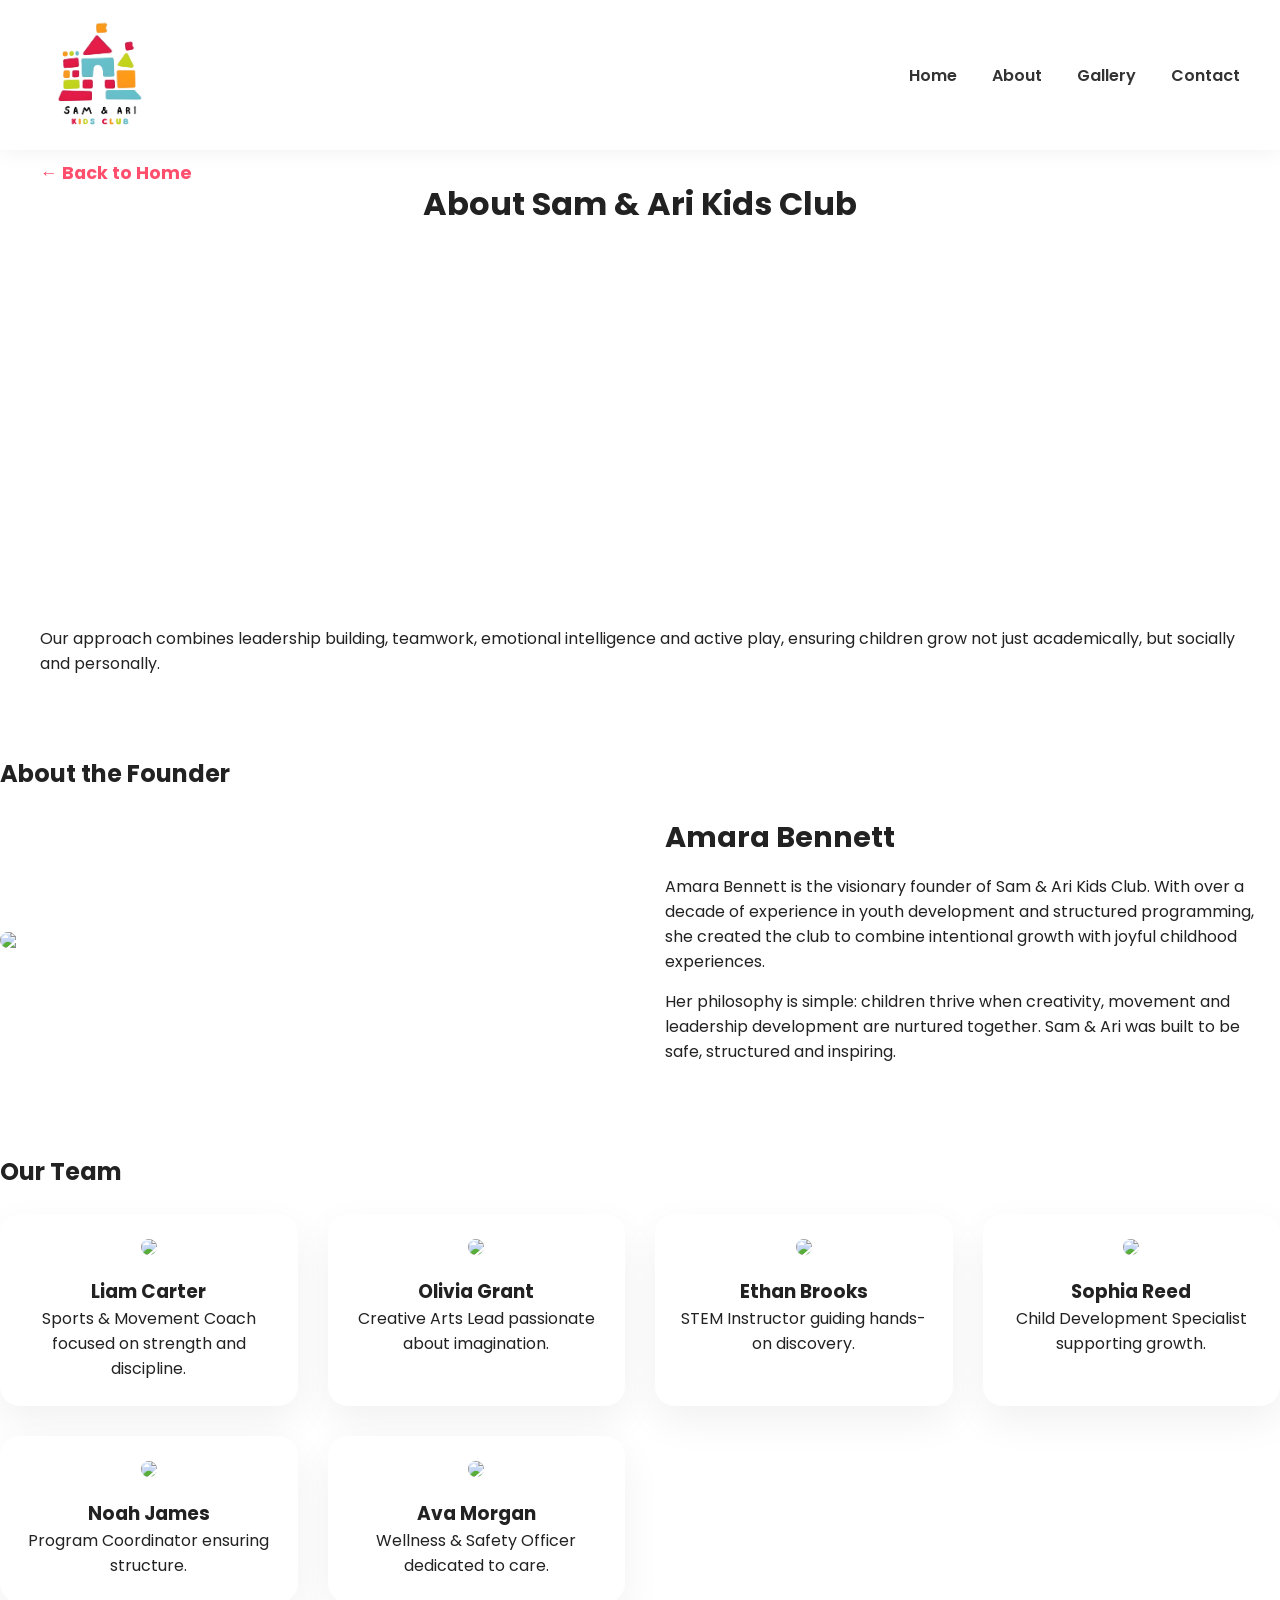
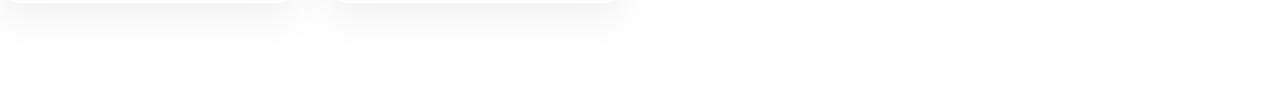
==== about.html @ 0c4bd5a0 "Update about.html" ====
<!DOCTYPE html>
<html lang="en">
<head>
<meta charset="UTF-8">
<meta name="viewport" content="width=device-width, initial-scale=1.0">
<title>About | Sam & Ari Kids Club</title>

<link href="https://fonts.googleapis.com/css2?family=Poppins:wght@400;600;700;800&display=swap" rel="stylesheet">
<link rel="stylesheet" href="styles.css">

<style>

/* Page spacing under fixed nav */
.page-content{
margin-top:180px;
padding:0 40px 80px 40px;
}

@media(max-width:900px){
.page-content{
margin-top:140px;
padding:0 20px 60px 20px;
}
}

/* Back Arrow */
.back-arrow{
position:absolute;
top:160px;
left:40px;
z-index:20;
}

.back-arrow a{
text-decoration:none;
font-weight:700;
color:#ff4f6d;
font-size:1.1rem;
}

@media(max-width:900px){
.back-arrow{
top:120px;
left:20px;
}
}

/* Sections */
.section{
margin-bottom:90px;
}

.section h2{
margin-bottom:25px;
}

/* Founder Layout */
.founder{
display:grid;
grid-template-columns:1fr 1fr;
gap:50px;
align-items:center;
}

.founder img{
width:100%;
border-radius:20px;
}

@media(max-width:900px){
.founder{
grid-template-columns:1fr;
}
}

/* Team Grid */
.team{
display:grid;
grid-template-columns:repeat(auto-fit,minmax(250px,1fr));
gap:30px;
}

.team-card{
background:white;
padding:25px;
border-radius:20px;
box-shadow:0 15px 40px rgba(0,0,0,0.06);
text-align:center;
}

.team-card img{
width:100%;
border-radius:15px;
margin-bottom:15px;
}

</style>
</head>

<body>

<!-- NAV -->
<nav>
<img src="logo.png" alt="Sam & Ari Logo">
<div class="menu-toggle" onclick="toggleMenu()">☰</div>
<ul id="menu">
<li><a href="index.html">Home</a></li>
<li><a href="about.html">About</a></li>
<li><a href="gallery.html">Gallery</a></li>
<li><a href="contact.html">Contact</a></li>
</ul>
</nav>

<!-- Back Arrow -->
<div class="back-arrow">
<a href="index.html">← Back to Home</a>
</div>

<div class="page-content">

<h1 style="text-align:center;margin-bottom:60px;">About Sam & Ari Kids Club</h1>

<section class="reveal">

<img src="https://images.unsplash.com/photo-1620714223084-8fcacc6dfd8d"
style="width:100%;border-radius:20px;margin-bottom:30px;">

<h2>About Sam & Ari Kids Club</h2>

<p class="center-text">
Sam & Ari Kids Club blends structured growth with joyful experiences,
nurturing confident, creative and socially intelligent children.
Through immersive programs, movement activities and guided play,
we help children grow into curious leaders who enjoy learning.
</p>

</section>

<p style="margin-top:20px;">
Our approach combines leadership building, teamwork, emotional intelligence and active play,
ensuring children grow not just academically, but socially and personally.
</p>
</div>

<div class="section">
<h2>About the Founder</h2>

<div class="founder">
<img src="https://picsum.photos/600?random=31">

<div>
<h3 style="font-size:1.8rem;margin-bottom:15px;">Amara Bennett</h3>
<p>
Amara Bennett is the visionary founder of Sam & Ari Kids Club.
With over a decade of experience in youth development and structured programming,
she created the club to combine intentional growth with joyful childhood experiences.
</p>

<p style="margin-top:15px;">
Her philosophy is simple: children thrive when creativity,
movement and leadership development are nurtured together.
Sam & Ari was built to be safe, structured and inspiring.
</p>
</div>
</div>
</div>

<div class="section">
<h2>Our Team</h2>

<div class="team">

<div class="team-card">
<img src="https://picsum.photos/300?random=41">
<h3>Liam Carter</h3>
<p>Sports & Movement Coach focused on strength and discipline.</p>
</div>

<div class="team-card">
<img src="https://picsum.photos/300?random=42">
<h3>Olivia Grant</h3>
<p>Creative Arts Lead passionate about imagination.</p>
</div>

<div class="team-card">
<img src="https://picsum.photos/300?random=43">
<h3>Ethan Brooks</h3>
<p>STEM Instructor guiding hands-on discovery.</p>
</div>

<div class="team-card">
<img src="https://picsum.photos/300?random=44">
<h3>Sophia Reed</h3>
<p>Child Development Specialist supporting growth.</p>
</div>

<div class="team-card">
<img src="https://picsum.photos/300?random=45">
<h3>Noah James</h3>
<p>Program Coordinator ensuring structure.</p>
</div>

<div class="team-card">
<img src="https://picsum.photos/300?random=46">
<h3>Ava Morgan</h3>
<p>Wellness & Safety Officer dedicated to care.</p>
</div>

</div>
</div>

</div>

<script>
function toggleMenu(){
document.getElementById("menu").classList.toggle("active");
}
</script>

</body>
</html>
---- styles.css ----
/* ================= GLOBAL ================= */
*{box-sizing:border-box;margin:0;padding:0;}

body{
font-family:'Poppins', sans-serif;
background:#ffffff;
color:#222;
overflow-x:hidden;
}

/* ================= NAVIGATION ================= */

nav{
position:fixed;
top:0;
left:0;
width:100%;
height:150px;
background:white;
display:flex;
align-items:center;
justify-content:space-between;
padding:0 40px;
box-shadow:0 3px 20px rgba(0,0,0,0.05);
z-index:10000;
animation:slideDown 0.8s ease forwards;
}

nav img{
height:120px;
}

nav ul{
list-style:none;
display:flex;
gap:35px;
align-items:center;
}

nav ul li a{
text-decoration:none;
color:#333;
font-weight:600;
}

.menu-toggle{
display:none;
font-size:32px;
cursor:pointer;
}

@keyframes slideDown{
from{transform:translateY(-100%);}
to{transform:translateY(0);}
}

/* MOBILE NAV */

@media(max-width:900px){
nav{height:100px;padding:0 20px;}
nav img{height:80px;}

nav ul{
display:none;
flex-direction:column;
position:absolute;
top:100px;
right:0;
background:white;
width:220px;
padding:20px;
box-shadow:0 10px 30px rgba(0,0,0,0.15);
}

nav ul.active{display:flex;}
.menu-toggle{display:block;}
}

/* ================= FLOATING SHAPES ================= */

.floating-shape{
position:fixed;
border-radius:50%;
opacity:0.18;
pointer-events:none;
z-index:0;
animation:floatMove 12s infinite ease-in-out;
}

@keyframes floatMove{
0%{transform:translateY(0);}
50%{transform:translateY(-40px);}
100%{transform:translateY(0);}
}

.shape1{width:300px;height:300px;background:#ff4f6d;top:220px;left:-150px;}
.shape2{width:380px;height:380px;background:#4cc9f0;bottom:150px;right:-200px;}
.shape3{width:200px;height:200px;background:#a5e22d;top:900px;right:120px;}
.shape4{width:150px;height:150px;background:#ff9f1c;top:1500px;left:160px;}

@media(max-width:600px){
.shape1{width:150px;height:150px;}
.shape2{width:180px;height:180px;}
.shape3{width:120px;height:120px;}
.shape4{width:90px;height:90px;}
}

/* ================= SECTIONS ================= */

section{
padding:90px 60px;
position:relative;
z-index:2;
}

@media(max-width:600px){
section{padding:60px 25px;}
}

/* ================= PROGRAM CARDS ================= */

.cards{
display:grid;
grid-template-columns:repeat(auto-fit,minmax(280px,1fr));
gap:30px;
margin-top:40px;
}

.card{
background:white;
padding:35px;
border-radius:25px;
box-shadow:0 20px 50px rgba(0,0,0,0.06);
transition:all 0.3s ease;
}

.card:hover{
transform:translateY(-12px);
box-shadow:0 30px 70px rgba(0,0,0,0.12);
}

.card h3{
margin-bottom:12px;
font-size:1.4rem;
}

.card p{
line-height:1.6;
color:#555;
}

/* FOOTER */
.main-footer{
background:#4cc9f0;
color:white;
padding:70px 40px 30px 40px;
margin-top:100px;
}

.footer-grid{
display:grid;
grid-template-columns:repeat(auto-fit,minmax(250px,1fr));
gap:40px;
margin-bottom:40px;
}

.footer-column h3{
margin-bottom:20px;
}

.footer-column p{
margin-bottom:10px;
}

.footer-column a{
color:white;
text-decoration:none;
font-weight:600;
}

.footer-link{
display:inline-block;
margin-top:10px;
}

.newsletter-form{
margin-top:15px;
}

.newsletter-form input{
width:100%;
padding:12px;
border:none;
border-radius:20px;
margin-bottom:10px;
font-family:'Poppins',sans-serif;
}

.newsletter-form button{
padding:10px 25px;
background:#ff4f6d;
color:white;
border:none;
border-radius:30px;
font-weight:600;
cursor:pointer;
}

.footer-bottom{
text-align:center;
font-size:0.9rem;
opacity:0.8;
}

/* SCROLL REVEAL ANIMATION */

.reveal{
opacity:0;
transform:translateY(60px);
transition:all 0.8s ease;
}

.reveal.active{
opacity:1;
transform:translateY(0);
}
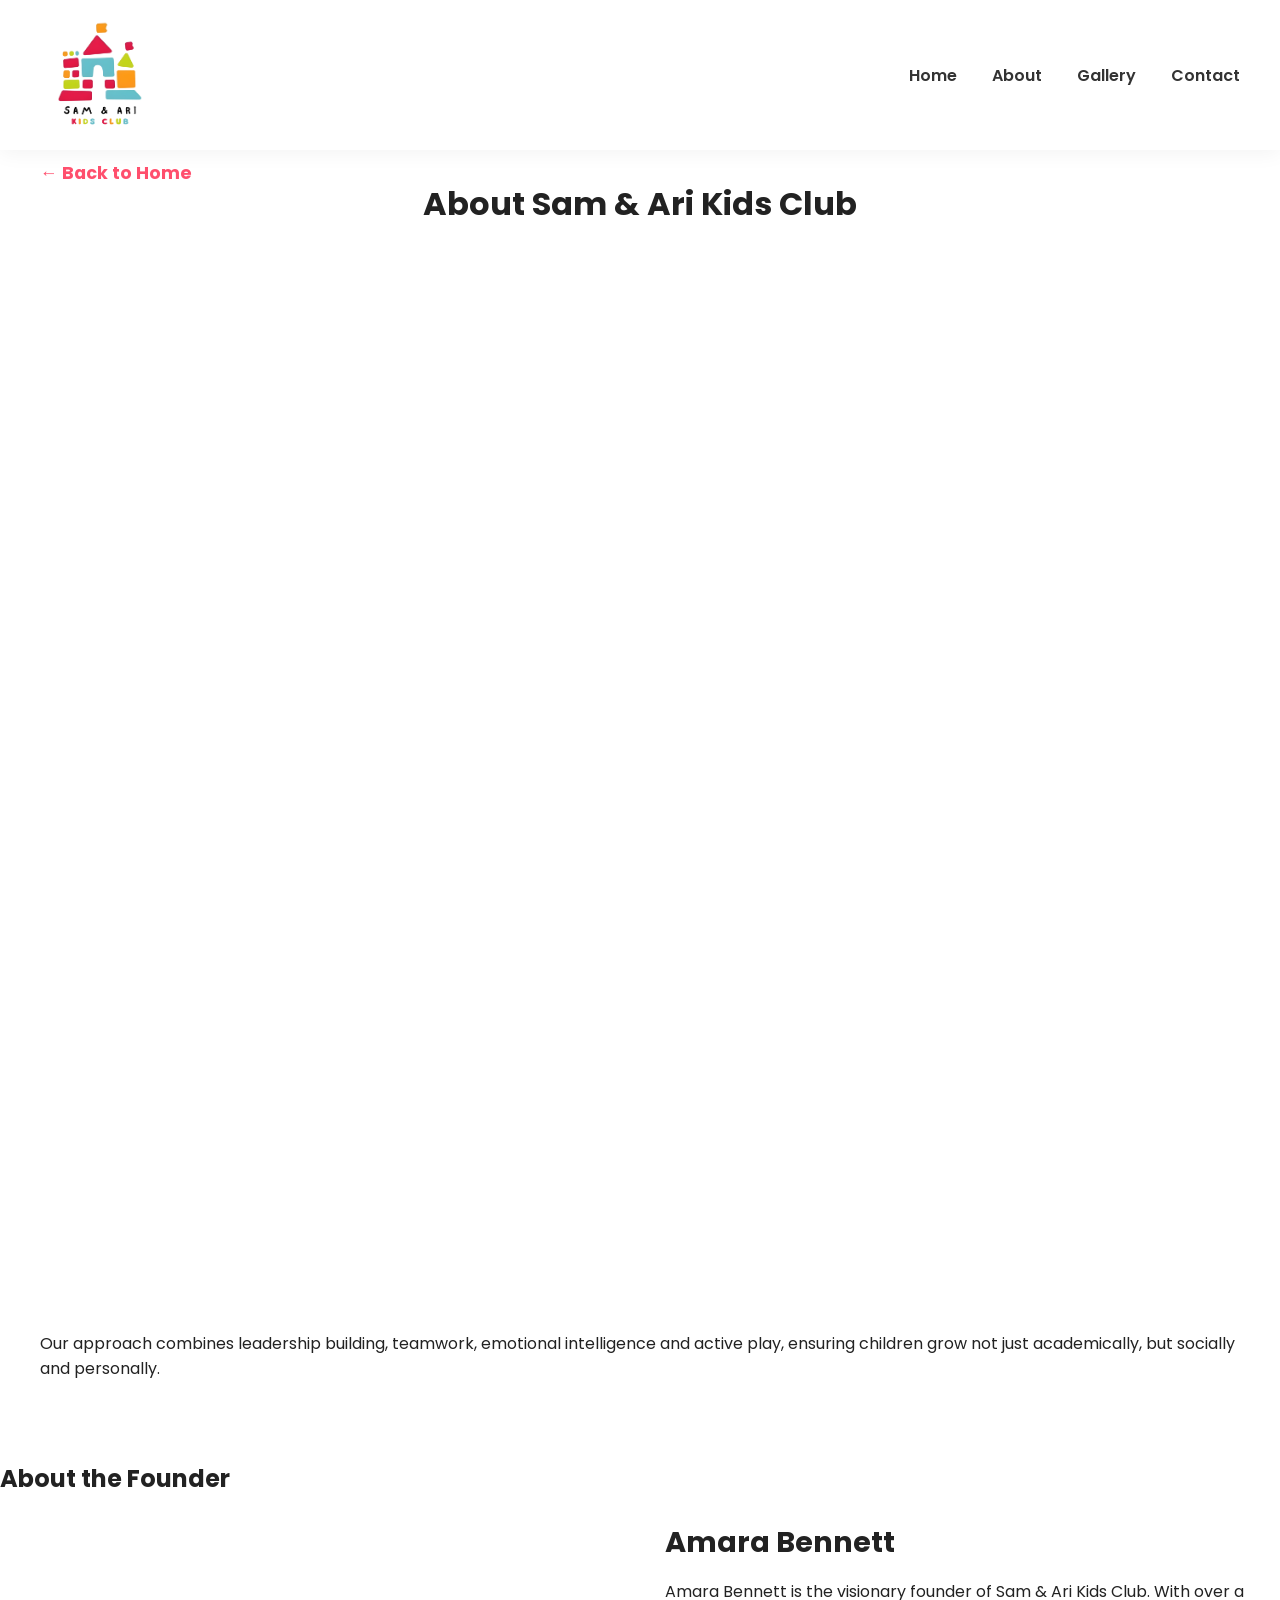
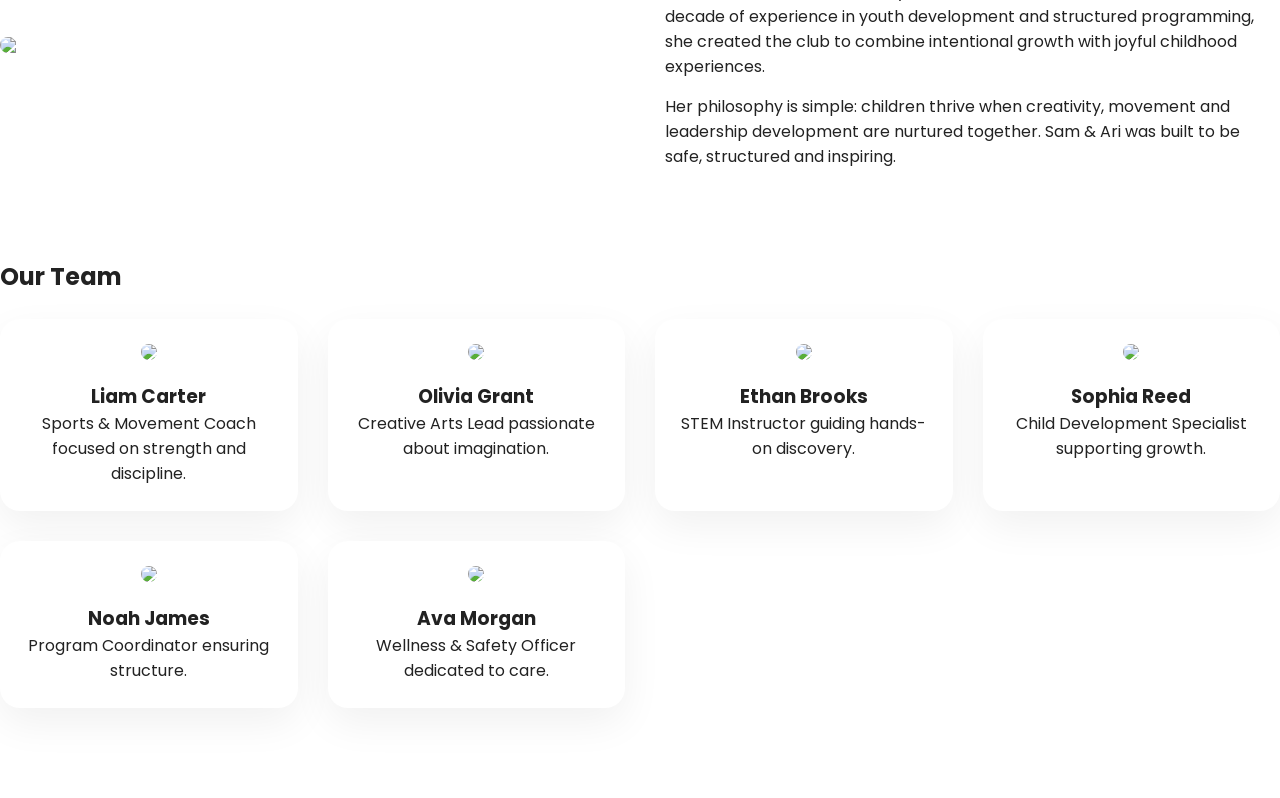
==== commit 6406d73f: "Update about.html" ====
--- a/about.html
+++ b/about.html
@@ -122,7 +122,7 @@
 
 <section class="reveal">
 
-<img src="https://images.unsplash.com/photo-1620714223084-8fcacc6dfd8d"
+<img src="about-club.jpg" 
 style="width:100%;border-radius:20px;margin-bottom:30px;">
 
 <h2>About Sam & Ari Kids Club</h2>
--- a/styles.css
+++ b/styles.css
@@ -224,3 +224,13 @@
 opacity:1;
 transform:translateY(0);
 }
+
+/* Cursor improvement */
+
+body{
+cursor:default;
+}
+
+a, button{
+cursor:pointer;
+}
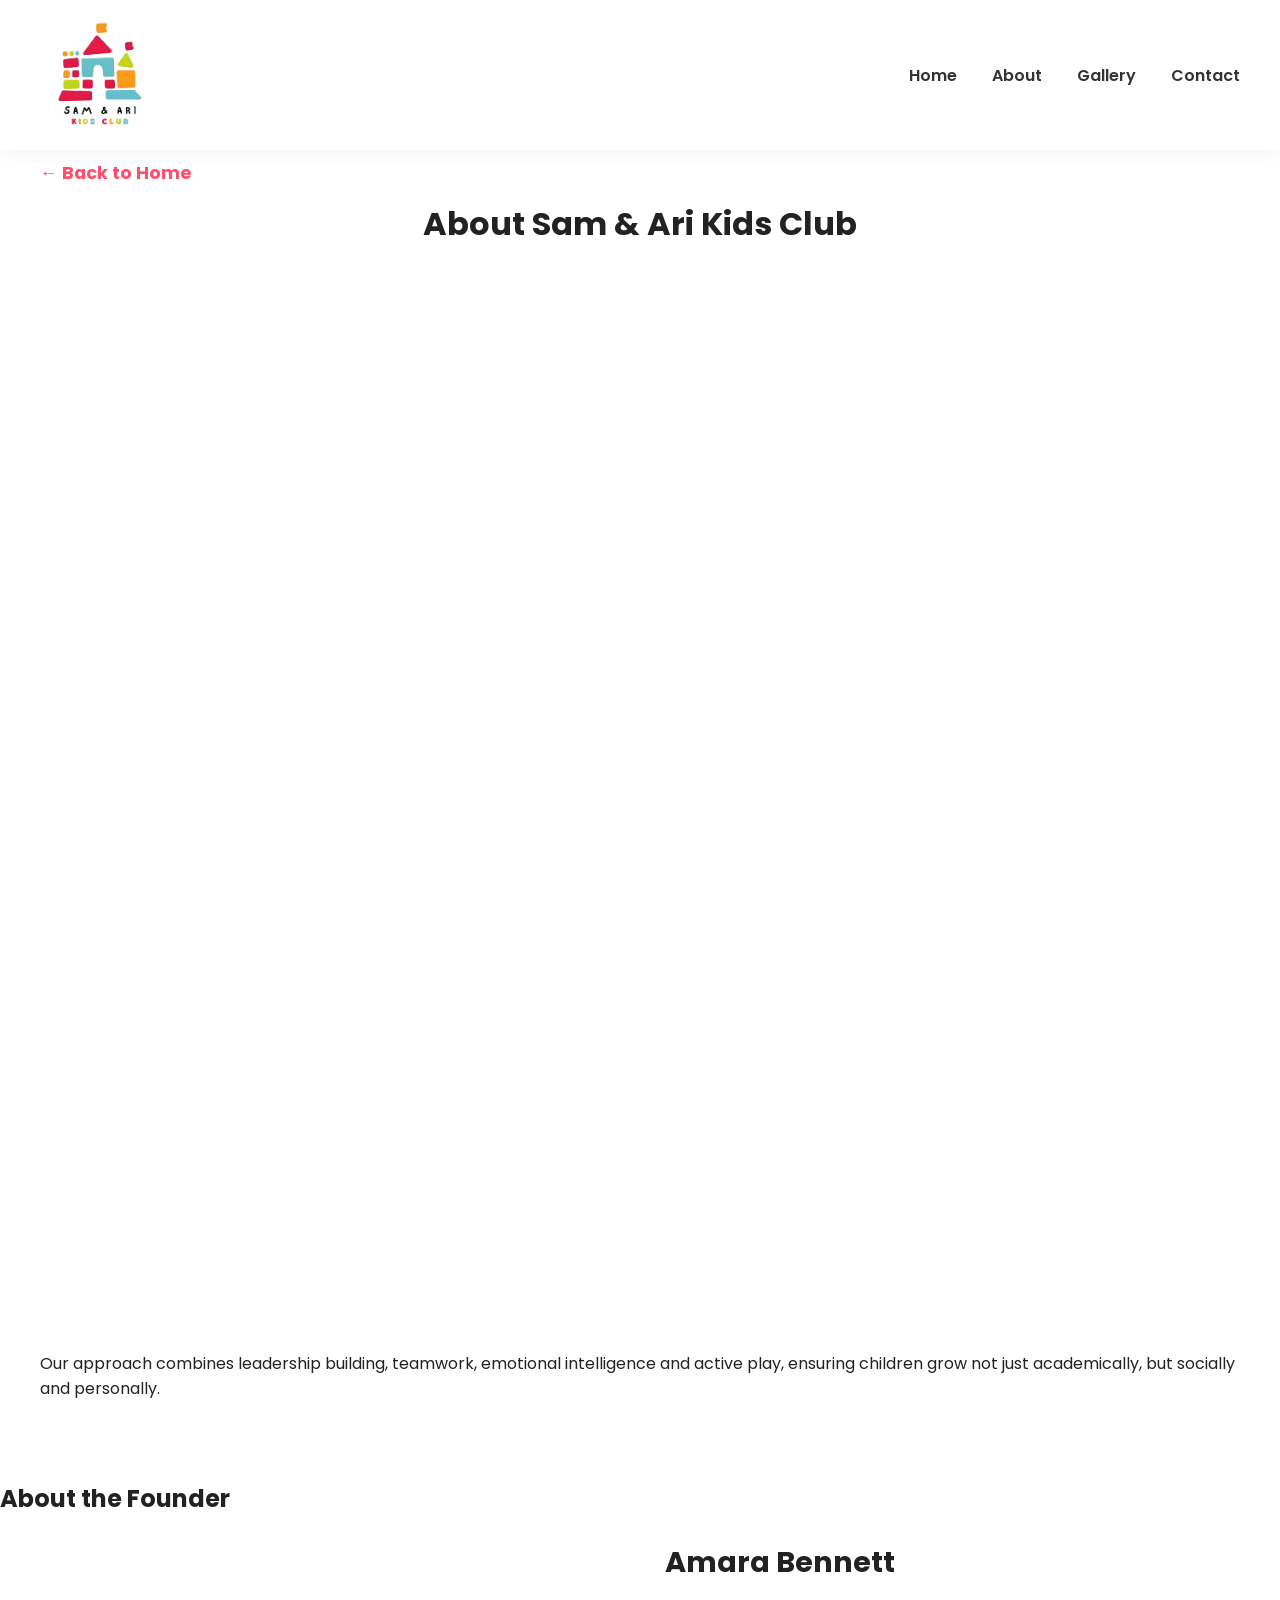
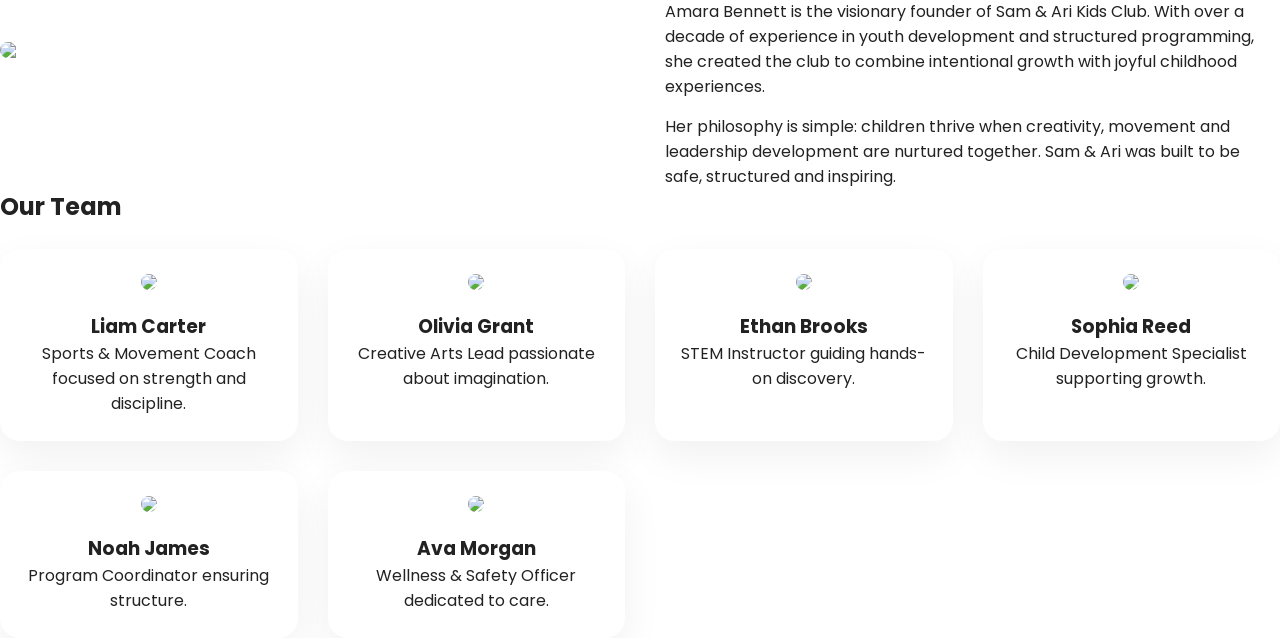
==== commit 5ee49424: "Update about.html" ====
--- a/about.html
+++ b/about.html
@@ -12,7 +12,7 @@
 
 /* Page spacing under fixed nav */
 .page-content{
-margin-top:180px;
+margin-top:200px;
 padding:0 40px 80px 40px;
 }
 
@@ -46,8 +46,12 @@
 }
 
 /* Sections */
-.section{
-margin-bottom:90px;
+.section img{
+width:100%;
+max-height:500px;
+object-fit:cover;
+border-radius:20px;
+margin-bottom:30px;
 }
 
 .section h2{
@@ -136,7 +140,7 @@
 
 </section>
 
-<p style="margin-top:20px;">
+<p class="center-text" style="margin-top:20px;">
 Our approach combines leadership building, teamwork, emotional intelligence and active play,
 ensuring children grow not just academically, but socially and personally.
 </p>
@@ -207,7 +211,6 @@
 </div>
 
 </div>
-</div>
 
 </div>
 
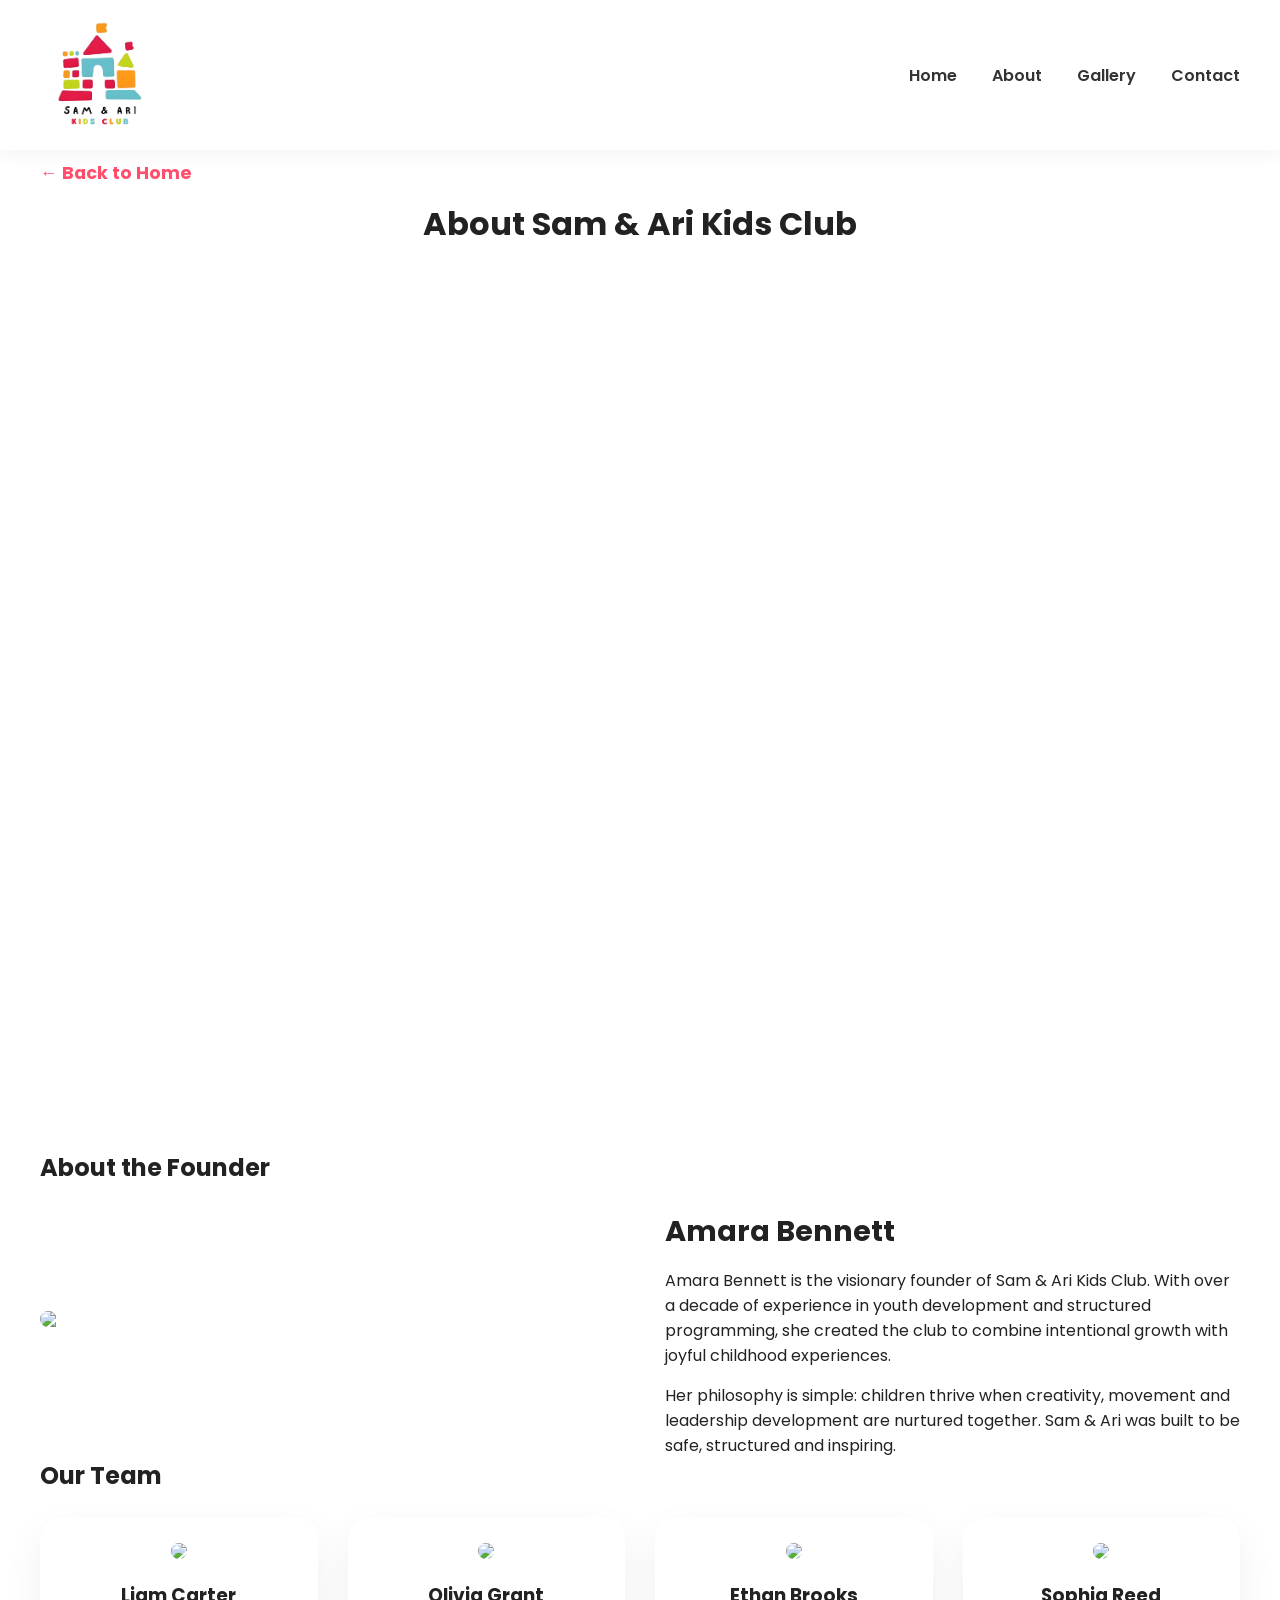
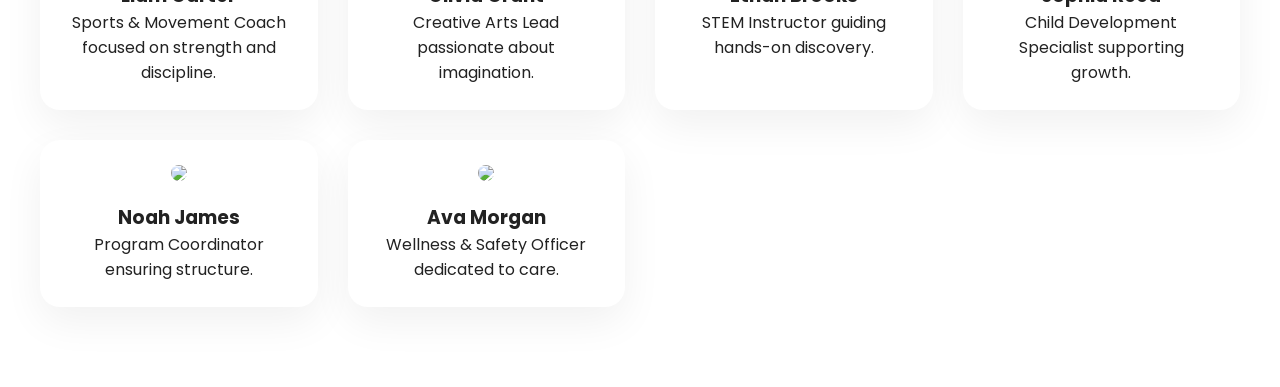
==== commit cd830fa8: "Update about.html" ====
--- a/about.html
+++ b/about.html
@@ -48,7 +48,7 @@
 /* Sections */
 .section img{
 width:100%;
-max-height:500px;
+max-height:450px;
 object-fit:cover;
 border-radius:20px;
 margin-bottom:30px;
@@ -124,12 +124,12 @@
 
 <h1 style="text-align:center;margin-bottom:60px;">About Sam & Ari Kids Club</h1>
 
-<section class="reveal">
-
-<img src="about-club.jpg" 
-style="width:100%;border-radius:20px;margin-bottom:30px;">
-
-<h2>About Sam & Ari Kids Club</h2>
+<section class="section reveal">
+
+<img src="about-club.jpg"
+style="width:100%;max-height:450px;object-fit:cover;border-radius:20px;margin-bottom:30px;">
+
+<h2 style="text-align:center;margin-bottom:20px;">About Sam & Ari Kids Club</h2>
 
 <p class="center-text">
 Sam & Ari Kids Club blends structured growth with joyful experiences,
@@ -138,13 +138,13 @@
 we help children grow into curious leaders who enjoy learning.
 </p>
 
+<p class="center-text" style="margin-top:20px;">
+Our approach combines leadership building, teamwork, emotional intelligence
+and active play, ensuring children grow not just academically,
+but socially and personally.
+</p>
+
 </section>
-
-<p class="center-text" style="margin-top:20px;">
-Our approach combines leadership building, teamwork, emotional intelligence and active play,
-ensuring children grow not just academically, but socially and personally.
-</p>
-</div>
 
 <div class="section">
 <h2>About the Founder</h2>
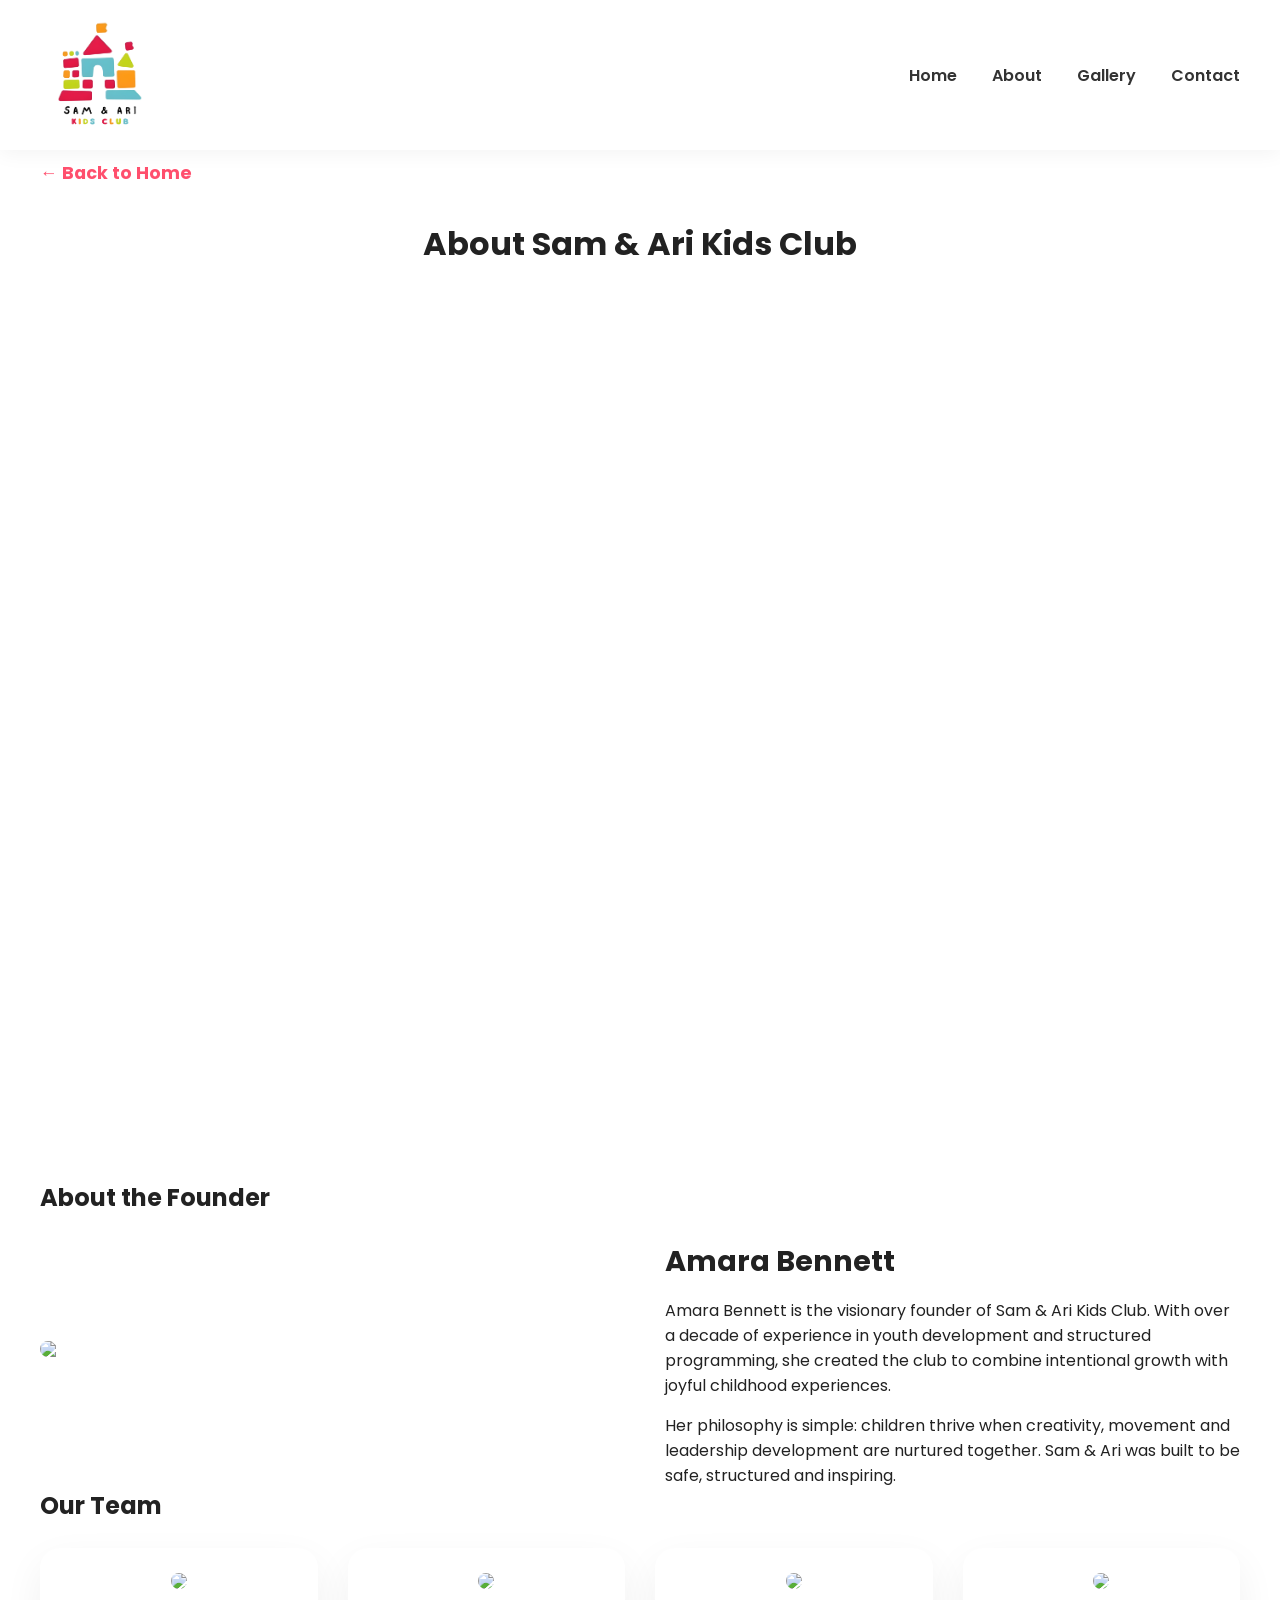
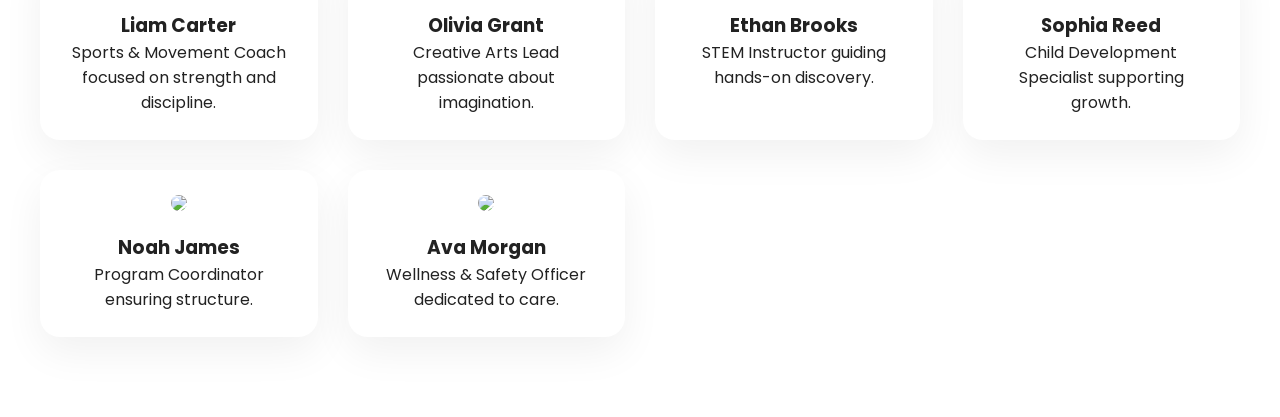
==== commit 27e45998: "Update about.html" ====
--- a/about.html
+++ b/about.html
@@ -12,13 +12,13 @@
 
 /* Page spacing under fixed nav */
 .page-content{
-margin-top:200px;
+margin-top:220px;
 padding:0 40px 80px 40px;
 }
 
 @media(max-width:900px){
 .page-content{
-margin-top:140px;
+margin-top:160px;
 padding:0 20px 60px 20px;
 }
 }
@@ -127,9 +127,11 @@
 <section class="section reveal">
 
 <img src="about-club.jpg"
-style="width:100%;max-height:450px;object-fit:cover;border-radius:20px;margin-bottom:30px;">
-
-<h2 style="text-align:center;margin-bottom:20px;">About Sam & Ari Kids Club</h2>
+style="width:100%;max-height:450px;object-fit:cover;border-radius:20px;margin-bottom:40px;">
+
+<h2 style="text-align:center;margin-bottom:20px;">
+About Sam & Ari Kids Club
+</h2>
 
 <p class="center-text">
 Sam & Ari Kids Club blends structured growth with joyful experiences,
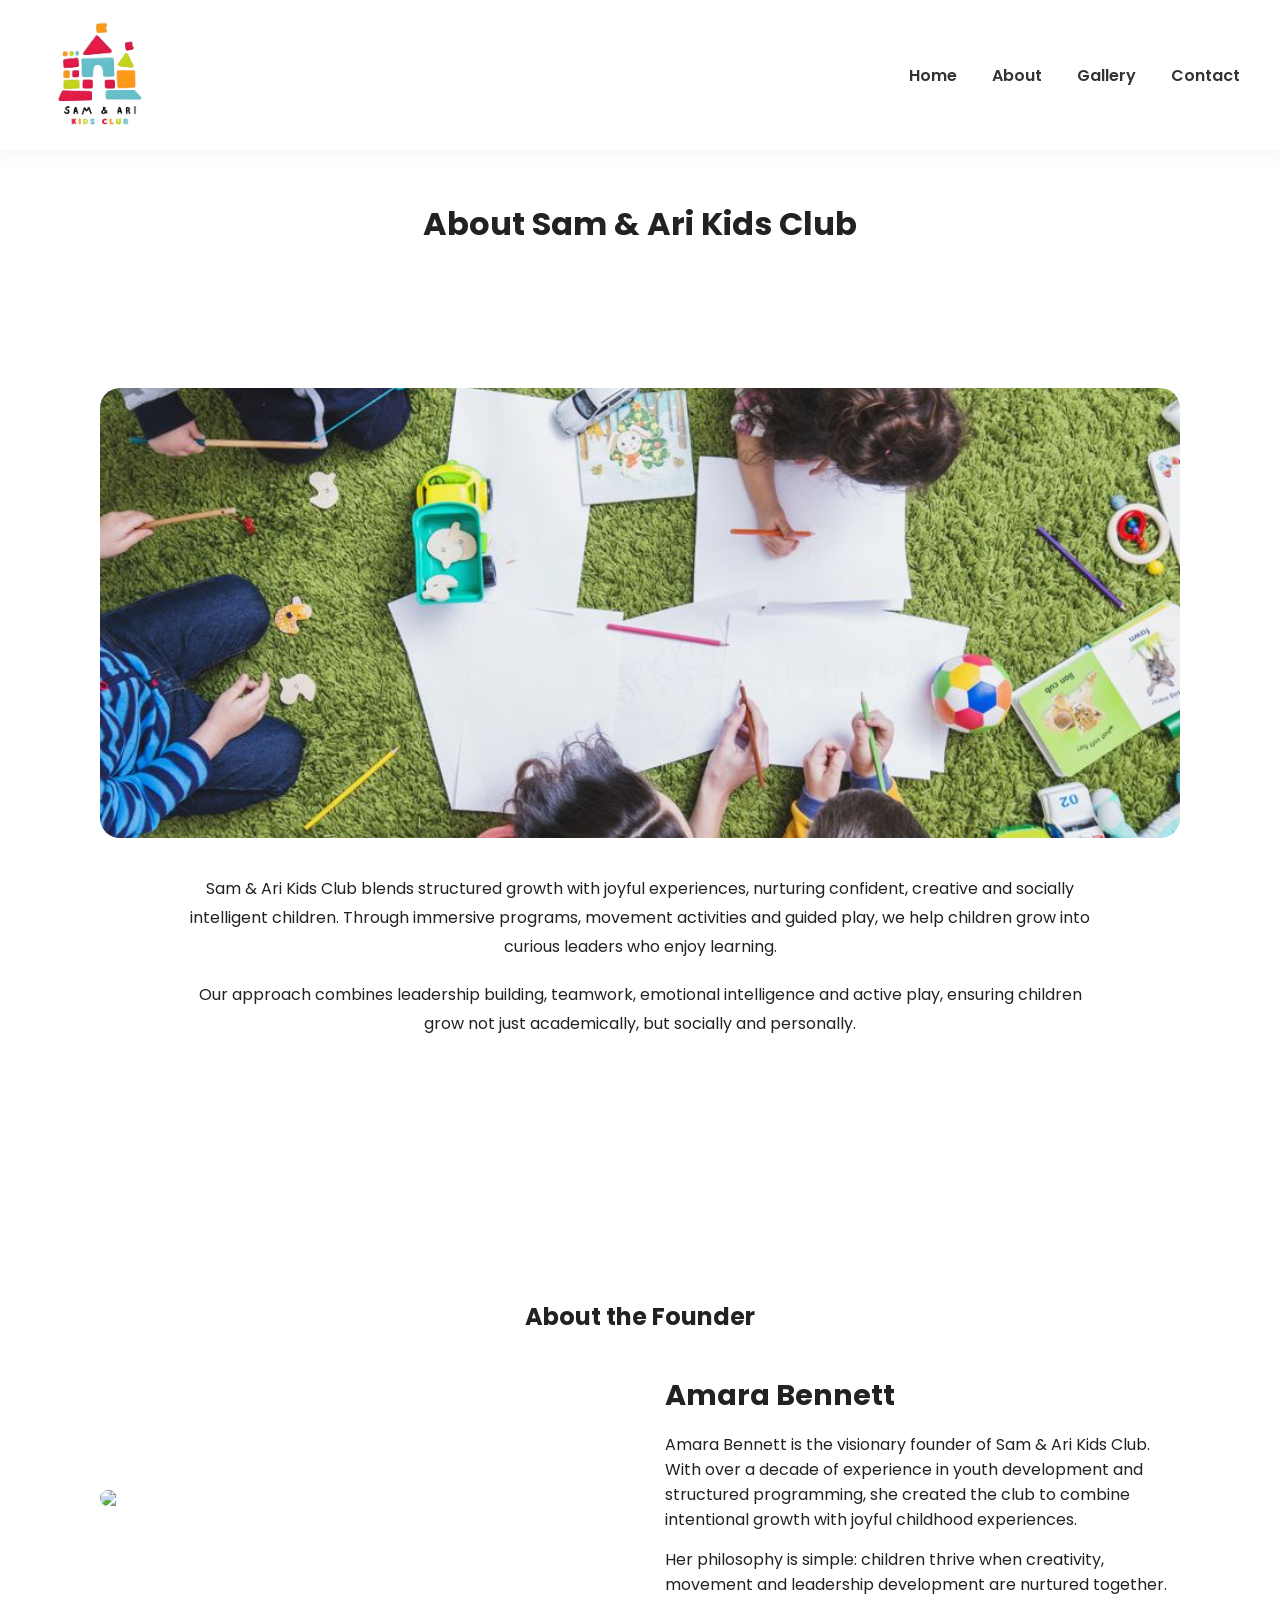
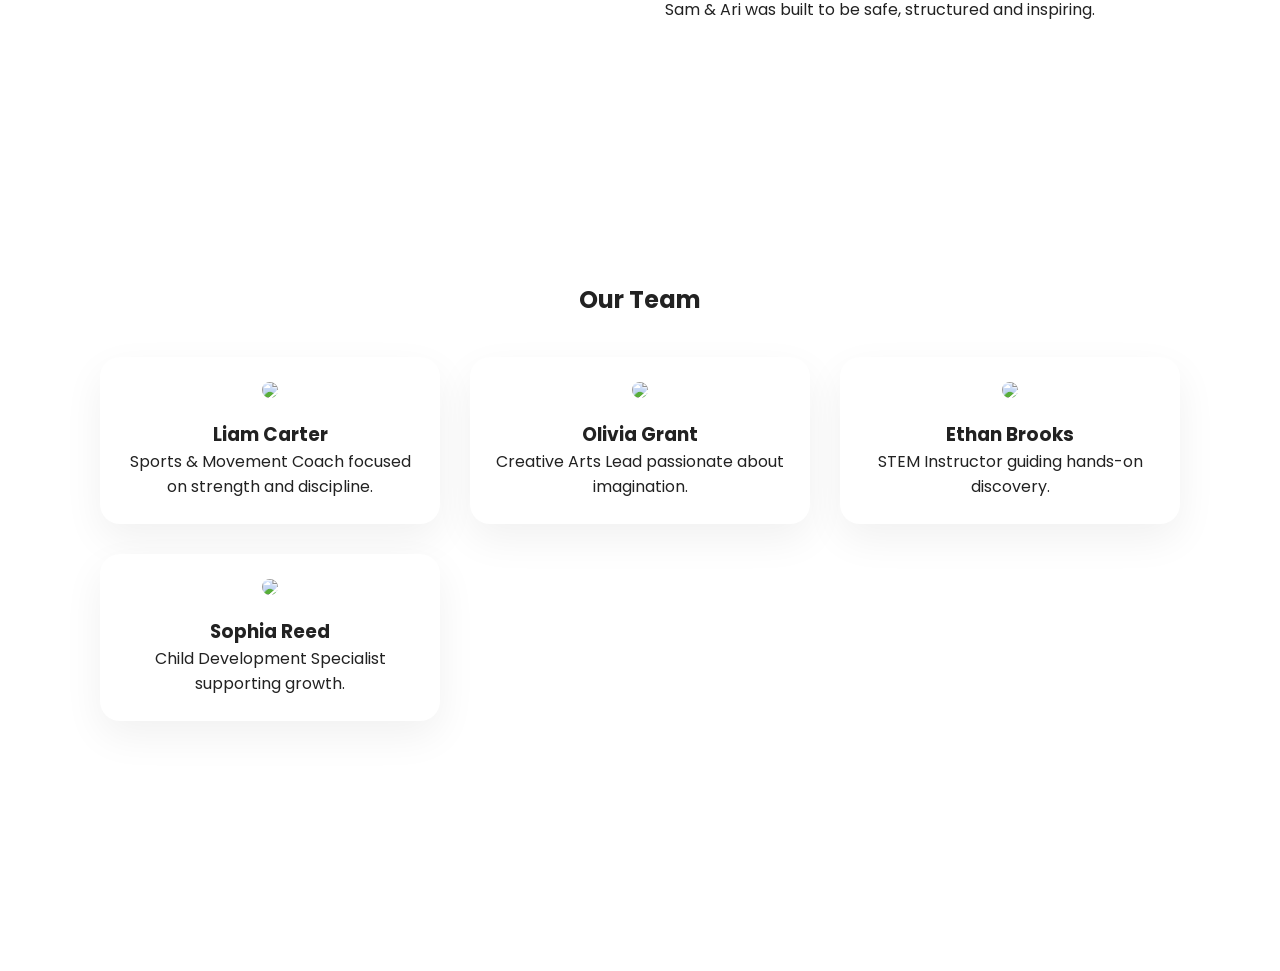
==== commit 12dc8dc0: "Update about.html" ====
--- a/about.html
+++ b/about.html
@@ -1,8 +1,10 @@
 <!DOCTYPE html>
 <html lang="en">
 <head>
+
 <meta charset="UTF-8">
 <meta name="viewport" content="width=device-width, initial-scale=1.0">
+
 <title>About | Sam & Ari Kids Club</title>
 
 <link href="https://fonts.googleapis.com/css2?family=Poppins:wght@400;600;700;800&display=swap" rel="stylesheet">
@@ -10,43 +12,30 @@
 
 <style>
 
-/* Page spacing under fixed nav */
 .page-content{
-margin-top:220px;
+margin-top:200px;
 padding:0 40px 80px 40px;
 }
 
 @media(max-width:900px){
 .page-content{
-margin-top:160px;
+margin-top:150px;
 padding:0 20px 60px 20px;
 }
 }
 
-/* Back Arrow */
-.back-arrow{
-position:absolute;
-top:160px;
-left:40px;
-z-index:20;
-}
-
-.back-arrow a{
-text-decoration:none;
-font-weight:700;
-color:#ff4f6d;
-font-size:1.1rem;
-}
-
-@media(max-width:900px){
-.back-arrow{
-top:120px;
-left:20px;
-}
-}
-
-/* Sections */
-.section img{
+.section{
+margin-bottom:80px;
+}
+
+.center-text{
+max-width:900px;
+margin:auto;
+text-align:center;
+line-height:1.8;
+}
+
+.about-image{
 width:100%;
 max-height:450px;
 object-fit:cover;
@@ -54,16 +43,12 @@
 margin-bottom:30px;
 }
 
-.section h2{
-margin-bottom:25px;
-}
-
-/* Founder Layout */
 .founder{
 display:grid;
 grid-template-columns:1fr 1fr;
 gap:50px;
 align-items:center;
+margin-top:40px;
 }
 
 .founder img{
@@ -77,7 +62,6 @@
 }
 }
 
-/* Team Grid */
 .team{
 display:grid;
 grid-template-columns:repeat(auto-fit,minmax(250px,1fr));
@@ -103,10 +87,11 @@
 
 <body>
 
-<!-- NAV -->
 <nav>
 <img src="logo.png" alt="Sam & Ari Logo">
+
 <div class="menu-toggle" onclick="toggleMenu()">☰</div>
+
 <ul id="menu">
 <li><a href="index.html">Home</a></li>
 <li><a href="about.html">About</a></li>
@@ -115,23 +100,17 @@
 </ul>
 </nav>
 
-<!-- Back Arrow -->
-<div class="back-arrow">
-<a href="index.html">← Back to Home</a>
-</div>
 
 <div class="page-content">
 
-<h1 style="text-align:center;margin-bottom:60px;">About Sam & Ari Kids Club</h1>
-
-<section class="section reveal">
-
-<img src="about-club.jpg"
-style="width:100%;max-height:450px;object-fit:cover;border-radius:20px;margin-bottom:40px;">
-
-<h2 style="text-align:center;margin-bottom:20px;">
+<h1 style="text-align:center;margin-bottom:50px;">
 About Sam & Ari Kids Club
-</h2>
+</h1>
+
+
+<section class="section">
+
+<img src="about-club.jpg" class="about-image">
 
 <p class="center-text">
 Sam & Ari Kids Club blends structured growth with joyful experiences,
@@ -148,14 +127,23 @@
 
 </section>
 
-<div class="section">
-<h2>About the Founder</h2>
+
+<section class="section">
+
+<h2 style="text-align:center;margin-bottom:40px;">
+About the Founder
+</h2>
 
 <div class="founder">
+
 <img src="https://picsum.photos/600?random=31">
 
 <div>
-<h3 style="font-size:1.8rem;margin-bottom:15px;">Amara Bennett</h3>
+
+<h3 style="font-size:1.8rem;margin-bottom:15px;">
+Amara Bennett
+</h3>
+
 <p>
 Amara Bennett is the visionary founder of Sam & Ari Kids Club.
 With over a decade of experience in youth development and structured programming,
@@ -167,12 +155,19 @@
 movement and leadership development are nurtured together.
 Sam & Ari was built to be safe, structured and inspiring.
 </p>
-</div>
-</div>
-</div>
-
-<div class="section">
-<h2>Our Team</h2>
+
+</div>
+
+</div>
+
+</section>
+
+
+<section class="section">
+
+<h2 style="text-align:center;margin-bottom:40px;">
+Our Team
+</h2>
 
 <div class="team">
 
@@ -200,26 +195,19 @@
 <p>Child Development Specialist supporting growth.</p>
 </div>
 
-<div class="team-card">
-<img src="https://picsum.photos/300?random=45">
-<h3>Noah James</h3>
-<p>Program Coordinator ensuring structure.</p>
-</div>
-
-<div class="team-card">
-<img src="https://picsum.photos/300?random=46">
-<h3>Ava Morgan</h3>
-<p>Wellness & Safety Officer dedicated to care.</p>
-</div>
-
-</div>
-
-</div>
+</div>
+
+</section>
+
+</div>
+
 
 <script>
+
 function toggleMenu(){
 document.getElementById("menu").classList.toggle("active");
 }
+
 </script>
 
 </body>
